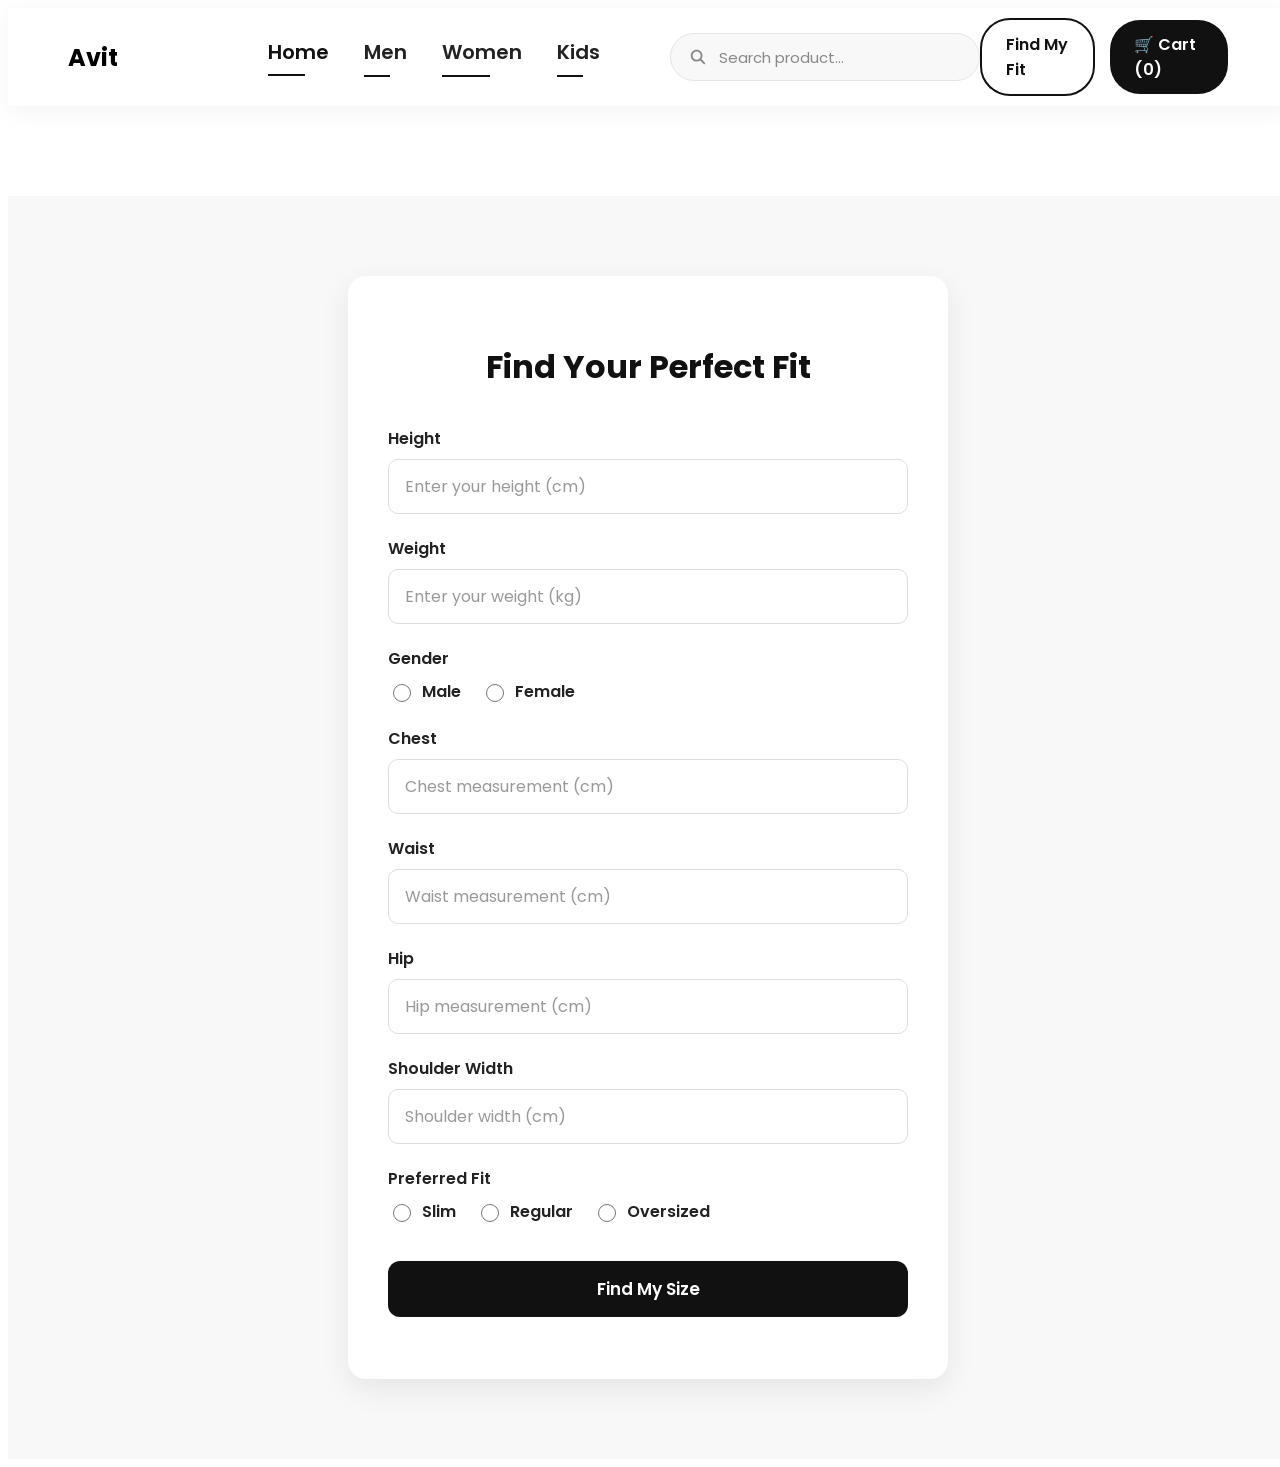
==== find-fit.html @ 37317a8f "initial commit" ====
<!DOCTYPE html>
<html lang="en">
<head>
    <meta charset="UTF-8">
    <meta name="viewport" content="width=device-width, initial-scale=1.0">
    <title>Find My Fit</title>
    <link rel="stylesheet" href="fit.css">
</head>
<body>

    <!-- desktop nav -->
    <nav class="navbar">
    <div class="logo">
        <h1>Avit</h1>
    </div>

    <div class="gender">
           <div class="nav-home">
        <a href="index.html">Home</a>
    </div>
        <a href="#">Men</a>
        <a href="#">Women</a>
        <a href="#">Kids</a>
    </div>
   

        <div class="srch-bar">

            <svg xmlns="http://www.w3.org/2000/svg" viewBox="0 0 640 640">
                <path d="M480 272C480 317.9 465.1 360.3 440 394.7L566.6 521.4C579.1 533.9 579.1 554.2 566.6 566.7C554.1 579.2 533.8 579.2 521.3 566.7L394.7 440C360.3 465.1 317.9 480 272 480C157.1 480 64 386.9 64 272C64 157.1 157.1 64 272 64C386.9 64 480 157.1 480 272zM272 416C351.5 416 416 351.5 416 272C416 192.5 351.5 128 272 128C192.5 128 128 192.5 128 272C128 351.5 192.5 416 272 416z"/>
            </svg>

             <input
               type="text"
               id="search-input"
               placeholder="Search product...">

              <div id="search-dropdown" class="search-dropdown"></div>
        </div>

    <div class="actions">
        <a href="find-fit.html" class="fit-btn">
            Find My Fit
        </a>

     <a href="cart.html" class="cart-btn">
    🛒 Cart (<span class="cart-count">0</span>)
    </a>
    </div>
   
</nav>

<!-- desktop/end nav-->



<!-- mobile nav -->
<section class="media-nav">

    <div class="avit">
     <button id="menu-btn">
                   ☰
            </button>

    <div class="logo">
        <h1>Avit</h1>
    </div>

    
        <div class="srch-bar">

            <svg xmlns="http://www.w3.org/2000/svg" viewBox="0 0 640 640">
                <path d="M480 272C480 317.9 465.1 360.3 440 394.7L566.6 521.4C579.1 533.9 579.1 554.2 566.6 566.7C554.1 579.2 533.8 579.2 521.3 566.7L394.7 440C360.3 465.1 317.9 480 272 480C157.1 480 64 386.9 64 272C64 157.1 157.1 64 272 64C386.9 64 480 157.1 480 272zM272 416C351.5 416 416 351.5 416 272C416 192.5 351.5 128 272 128C192.5 128 128 192.5 128 272C128 351.5 192.5 416 272 416z"/>
            </svg>

             <input type="text"id="mobile-search-input" placeholder="Search product...">

                <div id="mobile-search-dropdown" class="search-dropdown"></div>

        </div>
        </div>
        </section>

<div class="navka" id="navka">
     <div class="gender">
           <div class="nav-home">
        <a href="index.html">Home</a>
    </div>
        <a href="#">Men</a>
        <a href="#">Women</a>
        <a href="#">Kids</a>
    </div>

       <div class="actions">
        <a href="find-fit.html" class="fit-btn">
            Find My Fit
        </a>

     <a href="cart.html" class="cart-btn">
    🛒 Cart (<span class="cart-count">0</span>)
</a>
    </div>
</div>
<!-- mobile/end nav -->


    
       <section class="fit-section">
    <div class="fit-container">

        <h2>Find Your Perfect Fit</h2>

        <form id="fit-form">

            <!-- Height -->
            <div class="form-group">
                <label for="height">Height</label>
                <input type="number" id="height" name="height" placeholder="Enter your height (cm)">
            </div>

            <!-- Weight -->
            <div class="form-group">
                <label for="weight">Weight</label>
                <input type="number" id="weight" name="weight" placeholder="Enter your weight (kg)">
            </div>

            <!-- Gender -->
            <div class="form-group">
                <label>Gender</label>

                <div class="radio-group">
                    <label class="radio-option">
                        <input type="radio" name="gender" value="male">
                        Male
                    </label>

                    <label class="radio-option">
                        <input type="radio" name="gender" value="female">
                        Female
                    </label>
                </div>
            </div>

            <!-- Chest -->
            <div class="form-group">
                <label for="chest">Chest</label>
                <input type="number" id="chest" name="chest" placeholder="Chest measurement (cm)">
            </div>

            <!-- Waist -->
            <div class="form-group">
                <label for="waist">Waist</label>
                <input type="number" id="waist" name="waist" placeholder="Waist measurement (cm)">
            </div>

            <!-- Hip -->
            <div class="form-group">
                <label for="hip">Hip</label>
                <input type="number" id="hip"
                    name="hip" placeholder="Hip measurement (cm)">
            </div>

            <!-- Shoulder -->
            <div class="form-group">
                <label for="shoulder">Shoulder Width</label>
                <input type="number" id="shoulder" name="shoulder" placeholder="Shoulder width (cm)">
            </div>

            <!-- Preferred Fit -->
            <div class="form-group">
                <label>Preferred Fit</label>

                <div class="radio-group">

                    <label class="radio-option">
                        <input type="radio" name="fit" value="slim">
                        Slim
                    </label>

                    <label class="radio-option">
                        <input
                            type="radio"
                            name="fit"
                            value="regular">
                        Regular
                    </label>

                    <label class="radio-option">
                        <input
                            type="radio"
                            name="fit"
                            value="oversized">
                        Oversized
                    </label>

                </div>
            </div>

            <button type="submit" class="find-size-btn" id="find-size-btn">
                Find My Size
            </button>
            <div id="ai-result"></div>
        </form>
    </div>
</section>

<script src="gemini.js"></script>
<script src="find-my-fit.js"></script>


</body>
</html>
---- fit.css ----
@import url('https://fonts.googleapis.com/css2?family=Poppins:wght@300;400;500;600;700&display=swap');

* {
    padding: 0;
    font-family:'Poppins',sans-serif;
    box-sizing: border-box;
}

body{
    width: 100%;
    overflow-x: hidden;
}


/* navbar */
.navbar {
    display:flex;
    align-items:center;
    justify-content:space-between;
    padding:10px 60px;
    background:#fff;
    box-shadow:0 5px 25px rgba(0,0,0,.05);
    position:sticky;
    top:0;
    z-index:100;
}

nav a {
    text-decoration: none;
    color: black;
    font-size: 16px;
}

#menu-btn {
    display: none;
}

.gender{
    display:flex;
    gap:35px;
    margin-left: 150px;
}

.gender a{
    text-decoration:none;
    color:#222;
    font-size:17px;
    font-weight:600;
    position:relative;
    transition:.3s;
    font-size: 20px;
    padding-bottom: 10px;
}

.gender a::after{
    content:"";
    position:absolute;
    left:0;
    bottom:0;
    width:60%;
    height:2px;
    background:#111;
    transition:.3s;
}

.gender a:hover::after{
    width:100%;
}

.gender a:hover{
    color:#000;
}

.nav-home a{
    text-decoration:none;
    color:#111;
    font-weight:600;
    transition:.3s;
    font-size: 20px;
}

.nav-home a:hover{
    color:#777;
}

.actions{
    display:flex;
    align-items:center;
    gap:15px;
    flex-wrap: nowrap;
}

.fit-btn{
    text-decoration:none;
    padding:12px 24px;
    border:2px solid #111;
    border-radius:30px;
    color:#111;
    font-weight:600;
    transition:.35s;
}

.cart-btn{
    text-decoration:none;
    padding:12px 24px;
    background:#111;
    color:white;
    border-radius:30px;
    font-weight:600;
    transition:.35s;
}

.fit-btn:hover{
    background:#111;
    color:#fff;
    transform:translateY(-3px);
}

.cart-btn:hover{
    background:#d4af37;
    color:#111;
    transform:translateY(-3px);
    box-shadow:0 10px 20px rgba(0,0,0,.15);
}

nav a:hover {
    color: #2D2D2D;
}

.media-nav {
    display: none;
}

.srch-bar{
    display: flex;
    align-items: center;
    gap: 12px;
    height: 48px;
    padding: 0 18px;
    background: #f8f8f8;
    border: 1px solid #e5e5e5;
    border-radius: 50px;
    transition: all .3s ease;
    margin-left: 70px;
    position: relative;
}

.search-dropdown{
    position:absolute;
    top:60px;
    left:0;
    width:100%;
    background:#fff;
    border-radius:12px;
    box-shadow:0 10px 30px rgba(0,0,0,.1);
    display:none;
    overflow:hidden;
    z-index:1000;
}

.search-dropdown{
    min-width: 300px;
    max-height: 400px;
    overflow-y: auto;
}

.search-item{
    display:flex;
    align-items:center;
    gap:15px;
    padding:12px;
    cursor:pointer;
    transition:.25s;
    text-decoration:none;
    color:#111;
}

.search-message {
    width: 230px;
    height: 30px;
    display: flex;
    justify-content: center;
    align-items: center;
    border-radius: none;
}

.srch-bar input{
    width: 100%;
    border: none;
    outline: none;
    background: transparent;
    font-size: 15px;
    color: #222;
}

.search-item:hover{
    background:#f5f5f5;
}

.search-item img{
    width:50px;
    height:50px;
    object-fit:cover;
    border-radius:8px;
}

.search-item h4{
    font-size:15px;
}

.srch-bar:hover{
    border-color: #111;
}

.srch-bar input::placeholder{
    color: #888;
}

.srch-bar svg{
    width: 18px;
    height: 18px;
    fill: #888;
    flex-shrink: 0;
    transition: .3s;
}

.srch-bar:focus-within{
    background: #fff;
    border-color: #111;
    box-shadow: 0 0 0 4px rgba(17,17,17,.08);
}

.srch-bar:focus-within svg{
    fill: #111;
}

strong {
    color: #d4af37;
}

.navka {
    display: none;
}

.herosection {
    width: 100%;
    height: 80vh;
    display: flex;
    flex-direction: row;
    align-items: center;
    justify-content: center;
}

.herosection img {
    width: 90%;
    height: 100%;
    object-fit: cover;
    border-radius: 5px;
    margin-top: 100px;
}

.avit-text {
    display: flex;
    flex-direction: column;
    align-items: center;
    justify-content: center;
    margin-top: 10rem;
    font-size: 22px;
}
/* navbar-end */




.fit-section{
    width:100%;
    padding:80px 20px;
    background:#f8f8f8;
    display:flex;
    justify-content:center;
    align-items:center;
    margin-top: 90px;
}

.fit-container{
    width:100%;
    max-width:600px;
    background:#fff;
    padding:40px;
    border-radius:18px;
    box-shadow:0 10px 30px rgba(0,0,0,.08);

}

.fit-container h2{
    text-align:center;
    font-size:32px;
    margin-bottom:35px;
    color:#111;
}

#fit-form{
    display:flex;
    flex-direction:column;
    gap:22px;
}

.form-group{
    display:flex;
    flex-direction:column;
    gap:8px;
}

.form-group label{
    font-size:16px;
    font-weight:600;
    color:#222;
}

.form-group input[type="number"]{
    width:100%;
    padding:14px 16px;
    border:1px solid #ddd;
    border-radius:10px;
    font-size:16px;
    outline:none;
    transition:.3s;
}

.form-group input[type="number"]:focus{
    border-color:#D4AF37;
    box-shadow:0 0 0 4px rgba(212,175,55,.15);
}

.form-group input::placeholder{
    color:#999;
}

.radio-group{
    display:flex;
    gap:20px;
    flex-wrap:wrap;
}

.radio-option{
    display:flex;
    align-items:center;
    gap:8px;
    font-size:16px;
    cursor:pointer;
}

.radio-option input{
    accent-color:#D4AF37;
    width:18px;
    height:18px;
}

.find-size-btn{
    width:100%;
    padding:15px;
    background:#111;
    color:#fff;
    border:none;
    border-radius:12px;
    font-size:17px;
    font-weight:600;
    cursor:pointer;
    transition:.3s;
    margin-top:15px;
}

.find-size-btn:hover{
    background:#D4AF37;
    color:#111;
    transform:translateY(-3px);
    box-shadow:0 10px 20px rgba(0,0,0,.15);
}

.fit-result{
    background:#fff;
    border-radius:18px;
    padding:30px;
    max-width:650px;
    margin:40px auto;
    box-shadow:0 12px 35px rgba(0,0,0,.08);
}

.fit-result h2{
    text-align:center;
    margin-bottom:25px;
}

.fit-row{
    display:flex;
    justify-content:space-between;
    align-items:center;
    padding:18px 0;
    border-bottom:1px solid #ececec;
}

.fit-row span{
    font-size:17px;
}

.fit-row strong{
    color:#111;
    font-size:18px;
}

.recommendation{
    margin-top:25px;
}

.recommendation h3{
    margin-bottom:10px;
}

.recommendation p{
    color:#555;
    line-height:1.7;
}

.loading-box{
    display:flex;
    flex-direction:column;
    align-items:center;
    justify-content:center;
    gap:15px;
    margin:40px auto;
    padding:30px;
    text-align:center;
}

.loader{
    width:50px;
    height:50px;
    border:5px solid #e5e5e5;
    border-top:5px solid #111;
    border-radius:50%;
    animation:spin 1s linear infinite;
}

@keyframes spin{
    from{
        transform:rotate(0deg);
    }
    to{
        transform:rotate(360deg);
    }
}

.loading-box h3{
    font-size:22px;
    color:#111;
}

.loading-box p{
    color:#666;
    font-size:15px;
}





@media (max-width:768px){

    .gender{
        margin-left:0;
        margin-top: 10px;
        gap:10px;
        display: flex;
        flex-direction: column;
    }

    .gender a{
        font-size:16px;
    }

    .srch-bar{
        margin-left:0;
        width:220px;
        display: flex;
        align-items: center;
        justify-content: center;
        gap: 12px;
        height: 35px;
        background: #f8f8f8;
        border: 1px solid #e5e5e5;
        border-radius: 10px;
        transition: all .3s ease;  
        margin-right: 5px;  
    }

    .fit-btn{
       text-decoration:none;
       border:1px solid #111;
       border-radius:10px;
       color:#111;
       font-weight:600;
       transition:.35s;
       padding: 10px;
       font-size: 14px;
    }

    .cart-btn{
       text-decoration:none;
       padding: 10px;
       background:#111;
       color:white;
       border-radius:10px;
       font-weight:600;
       transition:.35s;
       font-size: 14px;
    }

    .navbar{
        display: none;
    }

    .avit {
        display: flex;
        flex-direction: row;
        justify-content: space-between;
        align-items: center;
        gap: 1rem;
        background-color: white;
        padding-left: 7px;
        height: 100%;
        padding:10px;
        padding-left: 1rem;
    }

    .avit-text h2 {
        font-size: 20px;
        display: flex;
        align-items: center;
        justify-content: center;
        text-align: center;
        padding: 20px;
    }

    #menu-btn {
        display: flex;
        background-color: white;
        color: black;
        font-size: 24px;
        cursor: pointer;
        display: block;
        border: none;
    }

    .media-nav {
        display: flex;
        flex-direction: column;
        position: fixed;
        top: 0;
        left: 0;
        border: 3px solid whitesmoke;
        width: 100%;
        height: auto;
        overflow: visible;
    }

    #navka{
       position: fixed;
       top: 60px;
       left: 0;
       width: 250px;
       height: 100vh;
       background: white;
       display: none;
       padding: 22px;
       z-index: 9999;
    }

    #navka.active{
       display: block;
    }

    .logo h1{
       font-size:26px;
       color: #D4AF37;
    }

    .actions{
       display:flex;
       flex-direction: column;
       align-items:flex-start;
       gap:15px;
       margin-top: 8px;
    }

    .search-dropdown{
       position:absolute;
       top:45px;
       left:0;
       width:100%;
       background:#fff;
       z-index:10000;
    }

    .search-message {
       width: 130px;
       height: 30px;
       display: flex;
       justify-content: center;
       align-items: center;
       border-radius: none;
    }

    .gender a::after{
       content:none;
    }

    .gender a:hover{
      color:#777; 
    }

    .fit-section{
    width:100%;
    padding:0;
    background:none;
    display:flex;
    justify-content:center;
    align-items:center;
    }

    .fit-container{
    width:100%;
    max-width:600px;
    background:none;
    padding:25px 45px 25px 25px;
    border-radius:0;
    box-shadow:none;
    }

    .fit-container h2{
    text-align:center;
    font-size:24px;
    margin-bottom:35px;
    color:#111;
    }

    .radio-group{
        flex-direction:column;
        gap:12px;
    }

    .find-size-btn{
        font-size:16px;
    }

}
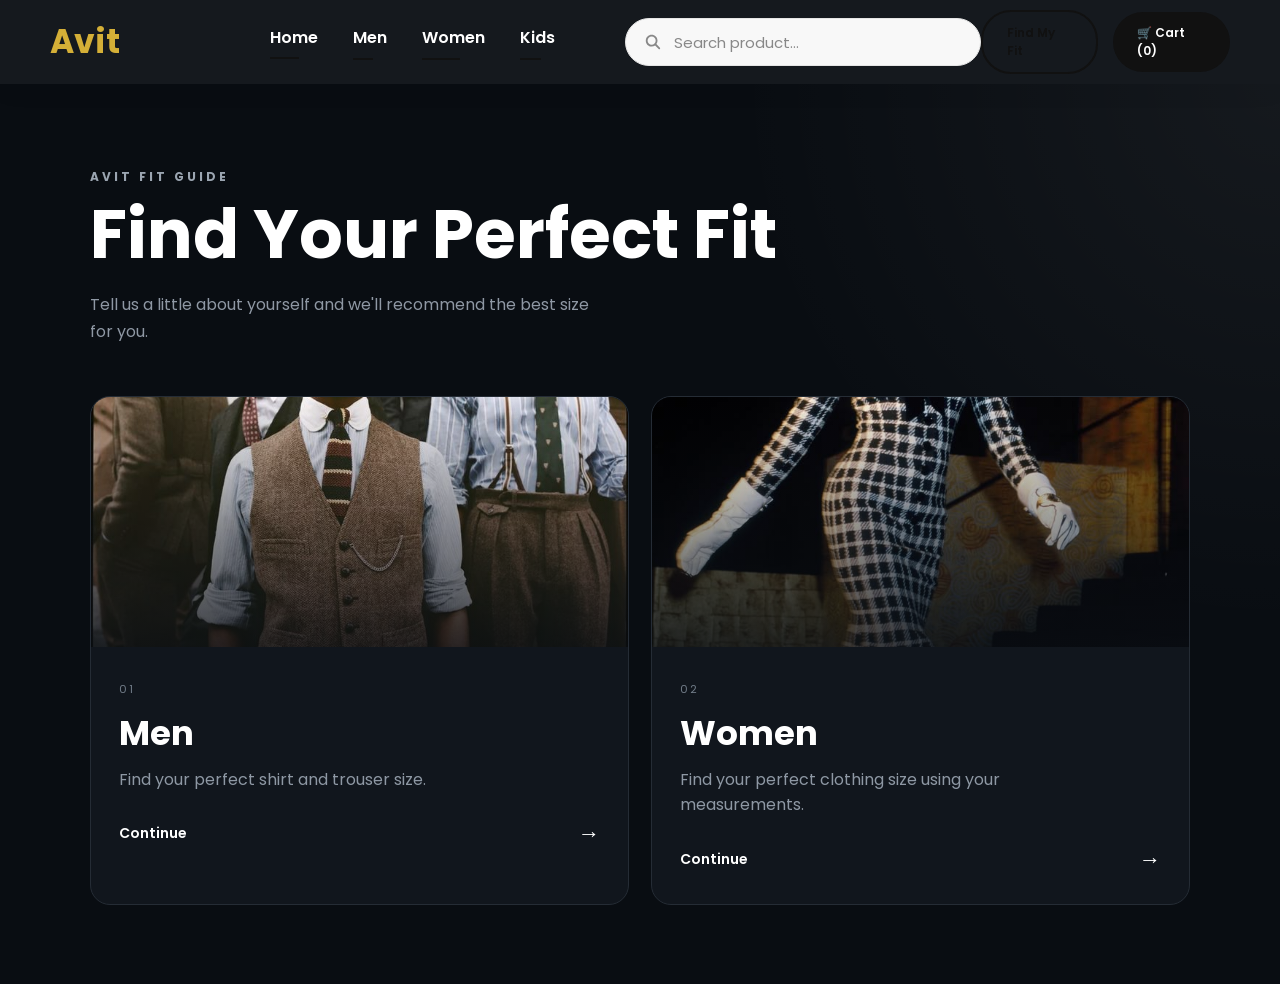
==== commit 8eae672a: "update avit website" ====
--- a/find-fit.html
+++ b/find-fit.html
@@ -3,13 +3,21 @@
 <head>
     <meta charset="UTF-8">
     <meta name="viewport" content="width=device-width, initial-scale=1.0">
-    <title>Find My Fit</title>
+
+    <title>Find My Fit | AVIT</title>
+
     <link rel="stylesheet" href="fit.css">
+    <link rel="stylesheet" href="find-fit.css">
+    <link rel="stylesheet" href="style.css">
 </head>
+
 <body>
 
-    <!-- desktop nav -->
-    <nav class="navbar">
+
+    
+    <!-- desktop-navbar -->
+ <nav class="navbar">
+
     <div class="logo">
         <h1>Avit</h1>
     </div>
@@ -22,8 +30,8 @@
         <a href="#">Women</a>
         <a href="#">Kids</a>
     </div>
+
    
-
         <div class="srch-bar">
 
             <svg xmlns="http://www.w3.org/2000/svg" viewBox="0 0 640 640">
@@ -47,14 +55,13 @@
     🛒 Cart (<span class="cart-count">0</span>)
     </a>
     </div>
-   
 </nav>
-
-<!-- desktop/end nav-->
+<!-- end of desktop-navbar -->
 
 
 
-<!-- mobile nav -->
+
+<!-- mobile navbar -->
 <section class="media-nav">
 
     <div class="avit">
@@ -68,24 +75,20 @@
 
     
         <div class="srch-bar">
-
             <svg xmlns="http://www.w3.org/2000/svg" viewBox="0 0 640 640">
                 <path d="M480 272C480 317.9 465.1 360.3 440 394.7L566.6 521.4C579.1 533.9 579.1 554.2 566.6 566.7C554.1 579.2 533.8 579.2 521.3 566.7L394.7 440C360.3 465.1 317.9 480 272 480C157.1 480 64 386.9 64 272C64 157.1 157.1 64 272 64C386.9 64 480 157.1 480 272zM272 416C351.5 416 416 351.5 416 272C416 192.5 351.5 128 272 128C192.5 128 128 192.5 128 272C128 351.5 192.5 416 272 416z"/>
             </svg>
 
              <input type="text"id="mobile-search-input" placeholder="Search product...">
-
                 <div id="mobile-search-dropdown" class="search-dropdown"></div>
-
         </div>
         </div>
         </section>
 
+
 <div class="navka" id="navka">
      <div class="gender">
-           <div class="nav-home">
         <a href="index.html">Home</a>
-    </div>
         <a href="#">Men</a>
         <a href="#">Women</a>
         <a href="#">Kids</a>
@@ -101,112 +104,74 @@
 </a>
     </div>
 </div>
-<!-- mobile/end nav -->
+<!-- end of mobile-navbar -->
 
 
-    
-       <section class="fit-section">
-    <div class="fit-container">
 
-        <h2>Find Your Perfect Fit</h2>
+    <main class="fit-selection">
 
-        <form id="fit-form">
+        <div class="fit-selection-content">
 
-            <!-- Height -->
-            <div class="form-group">
-                <label for="height">Height</label>
-                <input type="number" id="height" name="height" placeholder="Enter your height (cm)">
+            <span class="fit-eyebrow">AVIT FIT GUIDE</span>
+
+            <h1>Find Your Perfect Fit</h1>
+
+            <p class="fit-intro">
+                Tell us a little about yourself and we'll recommend
+                the best size for you.
+            </p>
+
+
+            <div class="gender-selection">
+
+                <a href="mens-fit.html" class="gender-card">
+
+                    <div class="gender-image men-image"></div>
+
+                    <div class="gender-info">
+                        <span>01</span>
+
+                        <h2>Men</h2>
+
+                        <p>
+                            Find your perfect shirt and trouser size.
+                        </p>
+
+                        <div class="continue-link">
+                            Continue
+                            <span>→</span>
+                        </div>
+                    </div>
+
+                </a>
+
+
+                <a href="womens-fit.html" class="gender-card">
+
+                    <div class="gender-image women-image"></div>
+
+                    <div class="gender-info">
+                        <span>02</span>
+
+                        <h2>Women</h2>
+
+                        <p>
+                            Find your perfect clothing size using
+                            your measurements.
+                        </p>
+
+                        <div class="continue-link">
+                            Continue
+                            <span>→</span>
+                        </div>
+                    </div>
+                </a>
+
             </div>
+        </div>
+    </main>
 
-            <!-- Weight -->
-            <div class="form-group">
-                <label for="weight">Weight</label>
-                <input type="number" id="weight" name="weight" placeholder="Enter your weight (kg)">
-            </div>
-
-            <!-- Gender -->
-            <div class="form-group">
-                <label>Gender</label>
-
-                <div class="radio-group">
-                    <label class="radio-option">
-                        <input type="radio" name="gender" value="male">
-                        Male
-                    </label>
-
-                    <label class="radio-option">
-                        <input type="radio" name="gender" value="female">
-                        Female
-                    </label>
-                </div>
-            </div>
-
-            <!-- Chest -->
-            <div class="form-group">
-                <label for="chest">Chest</label>
-                <input type="number" id="chest" name="chest" placeholder="Chest measurement (cm)">
-            </div>
-
-            <!-- Waist -->
-            <div class="form-group">
-                <label for="waist">Waist</label>
-                <input type="number" id="waist" name="waist" placeholder="Waist measurement (cm)">
-            </div>
-
-            <!-- Hip -->
-            <div class="form-group">
-                <label for="hip">Hip</label>
-                <input type="number" id="hip"
-                    name="hip" placeholder="Hip measurement (cm)">
-            </div>
-
-            <!-- Shoulder -->
-            <div class="form-group">
-                <label for="shoulder">Shoulder Width</label>
-                <input type="number" id="shoulder" name="shoulder" placeholder="Shoulder width (cm)">
-            </div>
-
-            <!-- Preferred Fit -->
-            <div class="form-group">
-                <label>Preferred Fit</label>
-
-                <div class="radio-group">
-
-                    <label class="radio-option">
-                        <input type="radio" name="fit" value="slim">
-                        Slim
-                    </label>
-
-                    <label class="radio-option">
-                        <input
-                            type="radio"
-                            name="fit"
-                            value="regular">
-                        Regular
-                    </label>
-
-                    <label class="radio-option">
-                        <input
-                            type="radio"
-                            name="fit"
-                            value="oversized">
-                        Oversized
-                    </label>
-
-                </div>
-            </div>
-
-            <button type="submit" class="find-size-btn" id="find-size-btn">
-                Find My Size
-            </button>
-            <div id="ai-result"></div>
-        </form>
-    </div>
-</section>
-
-<script src="gemini.js"></script>
-<script src="find-my-fit.js"></script>
-
+    <script src="index.js"></script>
 
 </body>
 </html>
--- a/fit.css
+++ b/fit.css
@@ -1,655 +1,213 @@
 @import url('https://fonts.googleapis.com/css2?family=Poppins:wght@300;400;500;600;700&display=swap');
 
-* {
-    padding: 0;
-    font-family:'Poppins',sans-serif;
-    box-sizing: border-box;
-}
-
-body{
-    width: 100%;
-    overflow-x: hidden;
-}
-
-
-/* navbar */
-.navbar {
-    display:flex;
-    align-items:center;
-    justify-content:space-between;
-    padding:10px 60px;
-    background:#fff;
-    box-shadow:0 5px 25px rgba(0,0,0,.05);
-    position:sticky;
-    top:0;
-    z-index:100;
-}
-
-nav a {
-    text-decoration: none;
-    color: black;
-    font-size: 16px;
-}
-
-#menu-btn {
-    display: none;
-}
-
-.gender{
-    display:flex;
-    gap:35px;
-    margin-left: 150px;
-}
-
-.gender a{
-    text-decoration:none;
-    color:#222;
-    font-size:17px;
-    font-weight:600;
-    position:relative;
-    transition:.3s;
-    font-size: 20px;
-    padding-bottom: 10px;
-}
-
-.gender a::after{
-    content:"";
-    position:absolute;
-    left:0;
-    bottom:0;
-    width:60%;
-    height:2px;
-    background:#111;
-    transition:.3s;
-}
-
-.gender a:hover::after{
-    width:100%;
-}
-
-.gender a:hover{
-    color:#000;
-}
-
-.nav-home a{
-    text-decoration:none;
-    color:#111;
-    font-weight:600;
-    transition:.3s;
-    font-size: 20px;
-}
-
-.nav-home a:hover{
-    color:#777;
-}
-
-.actions{
-    display:flex;
-    align-items:center;
-    gap:15px;
-    flex-wrap: nowrap;
-}
-
-.fit-btn{
-    text-decoration:none;
-    padding:12px 24px;
-    border:2px solid #111;
-    border-radius:30px;
-    color:#111;
-    font-weight:600;
-    transition:.35s;
-}
-
-.cart-btn{
-    text-decoration:none;
-    padding:12px 24px;
-    background:#111;
-    color:white;
-    border-radius:30px;
-    font-weight:600;
-    transition:.35s;
-}
-
-.fit-btn:hover{
-    background:#111;
-    color:#fff;
-    transform:translateY(-3px);
-}
-
-.cart-btn:hover{
-    background:#d4af37;
-    color:#111;
-    transform:translateY(-3px);
-    box-shadow:0 10px 20px rgba(0,0,0,.15);
-}
-
-nav a:hover {
-    color: #2D2D2D;
-}
-
-.media-nav {
-    display: none;
-}
-
-.srch-bar{
+.fit-selection {
+    min-height: 100vh;
     display: flex;
     align-items: center;
-    gap: 12px;
-    height: 48px;
-    padding: 0 18px;
-    background: #f8f8f8;
-    border: 1px solid #e5e5e5;
-    border-radius: 50px;
-    transition: all .3s ease;
-    margin-left: 70px;
+    justify-content: center;
+    padding: 70px 25px;
+    background:
+        radial-gradient(
+            circle at top right,
+            rgba(255,255,255,0.05),
+            transparent 35%
+        ),
+        #090d12;
+}
+
+.fit-selection-content {
+    width: 100%;
+    max-width: 1100px;
+    margin: auto;
+}
+
+
+/* HEADER */
+
+.fit-eyebrow {
+    display: inline-block;
+    margin-bottom: 15px;
+    font-size: 12px;
+    font-weight: 700;
+    letter-spacing: 3px;
+
+    color: #9ba5b1;
+}
+
+.fit-selection h1 {
+    margin: 0;
+
+    font-size: clamp(38px, 6vw, 68px);
+    line-height: 1;
+
+    color: #ffffff;
+}
+
+.fit-intro {
+    max-width: 520px;
+
+    margin: 22px 0 50px;
+
+    font-size: 16px;
+    line-height: 1.7;
+
+    color: #8f98a4;
+}
+
+
+/* GENDER CARDS */
+
+.gender-selection {
+    display: grid;
+
+    grid-template-columns: repeat(2, 1fr);
+
+    gap: 22px;
+}
+
+
+.gender-card {
     position: relative;
-}
-
-.search-dropdown{
-    position:absolute;
-    top:60px;
-    left:0;
-    width:100%;
-    background:#fff;
-    border-radius:12px;
-    box-shadow:0 10px 30px rgba(0,0,0,.1);
-    display:none;
-    overflow:hidden;
-    z-index:1000;
-}
-
-.search-dropdown{
-    min-width: 300px;
-    max-height: 400px;
-    overflow-y: auto;
-}
-
-.search-item{
-    display:flex;
-    align-items:center;
-    gap:15px;
-    padding:12px;
-    cursor:pointer;
-    transition:.25s;
-    text-decoration:none;
-    color:#111;
-}
-
-.search-message {
-    width: 230px;
-    height: 30px;
+    min-height: 480px;
+    overflow: hidden;
+    border: 1px solid #252c35;
+    border-radius: 20px;
+    background: #11161d;
+    text-decoration: none;
+    transition:
+        transform .35s ease,
+        border-color .35s ease;
+}
+
+.gender-card:hover {
+    transform: translateY(-7px);
+
+    border-color: #69737f;
+}
+
+
+/* IMAGE AREA */
+
+.gender-image {
+    height: 250px;
+    background-size: cover;
+    background-position: center;
+    transition: transform .5s ease;
+}
+
+.gender-card:hover .gender-image {
+    transform: scale(1.04);
+}
+
+
+/*
+You can replace these with your own AVIT
+male/female fashion images.
+*/
+
+.men-image {
+    background-image:
+        linear-gradient(
+            to bottom,
+            transparent,
+            rgba(9,13,18,.8)
+        ),
+        url("images/men-fit.png");
+}
+
+.women-image {
+    background-image:
+        linear-gradient(
+            to bottom,
+            transparent,
+            rgba(9,13,18,.8)
+        ),
+        url("images/women-fit.png");
+}
+
+
+/* CARD CONTENT */
+
+.gender-info {
+    padding: 28px;
+}
+
+.gender-info > span {
+    font-size: 11px;
+
+    color: #727d89;
+
+    letter-spacing: 2px;
+}
+
+.gender-info h2 {
+    margin: 8px 0;
+
+    font-size: 34px;
+
+    color: white;
+}
+
+.gender-info p {
+    max-width: 330px;
+
+    margin: 0;
+
+    color: #8e98a4;
+
+    line-height: 1.6;
+}
+
+
+/* CONTINUE */
+
+.continue-link {
     display: flex;
-    justify-content: center;
+
     align-items: center;
-    border-radius: none;
-}
-
-.srch-bar input{
-    width: 100%;
-    border: none;
-    outline: none;
-    background: transparent;
-    font-size: 15px;
-    color: #222;
-}
-
-.search-item:hover{
-    background:#f5f5f5;
-}
-
-.search-item img{
-    width:50px;
-    height:50px;
-    object-fit:cover;
-    border-radius:8px;
-}
-
-.search-item h4{
-    font-size:15px;
-}
-
-.srch-bar:hover{
-    border-color: #111;
-}
-
-.srch-bar input::placeholder{
-    color: #888;
-}
-
-.srch-bar svg{
-    width: 18px;
-    height: 18px;
-    fill: #888;
-    flex-shrink: 0;
-    transition: .3s;
-}
-
-.srch-bar:focus-within{
-    background: #fff;
-    border-color: #111;
-    box-shadow: 0 0 0 4px rgba(17,17,17,.08);
-}
-
-.srch-bar:focus-within svg{
-    fill: #111;
-}
-
-strong {
-    color: #d4af37;
-}
-
-.navka {
-    display: none;
-}
-
-.herosection {
-    width: 100%;
-    height: 80vh;
-    display: flex;
-    flex-direction: row;
-    align-items: center;
-    justify-content: center;
-}
-
-.herosection img {
-    width: 90%;
-    height: 100%;
-    object-fit: cover;
-    border-radius: 5px;
-    margin-top: 100px;
-}
-
-.avit-text {
-    display: flex;
-    flex-direction: column;
-    align-items: center;
-    justify-content: center;
-    margin-top: 10rem;
+    justify-content: space-between;
+
+    margin-top: 25px;
+
+    color: white;
+
+    font-size: 14px;
+    font-weight: 600;
+}
+
+.continue-link span {
     font-size: 22px;
-}
-/* navbar-end */
-
-
-
-
-.fit-section{
-    width:100%;
-    padding:80px 20px;
-    background:#f8f8f8;
-    display:flex;
-    justify-content:center;
-    align-items:center;
-    margin-top: 90px;
-}
-
-.fit-container{
-    width:100%;
-    max-width:600px;
-    background:#fff;
-    padding:40px;
-    border-radius:18px;
-    box-shadow:0 10px 30px rgba(0,0,0,.08);
-
-}
-
-.fit-container h2{
-    text-align:center;
-    font-size:32px;
-    margin-bottom:35px;
-    color:#111;
-}
-
-#fit-form{
-    display:flex;
-    flex-direction:column;
-    gap:22px;
-}
-
-.form-group{
-    display:flex;
-    flex-direction:column;
-    gap:8px;
-}
-
-.form-group label{
-    font-size:16px;
-    font-weight:600;
-    color:#222;
-}
-
-.form-group input[type="number"]{
-    width:100%;
-    padding:14px 16px;
-    border:1px solid #ddd;
-    border-radius:10px;
-    font-size:16px;
-    outline:none;
-    transition:.3s;
-}
-
-.form-group input[type="number"]:focus{
-    border-color:#D4AF37;
-    box-shadow:0 0 0 4px rgba(212,175,55,.15);
-}
-
-.form-group input::placeholder{
-    color:#999;
-}
-
-.radio-group{
-    display:flex;
-    gap:20px;
-    flex-wrap:wrap;
-}
-
-.radio-option{
-    display:flex;
-    align-items:center;
-    gap:8px;
-    font-size:16px;
-    cursor:pointer;
-}
-
-.radio-option input{
-    accent-color:#D4AF37;
-    width:18px;
-    height:18px;
-}
-
-.find-size-btn{
-    width:100%;
-    padding:15px;
-    background:#111;
-    color:#fff;
-    border:none;
-    border-radius:12px;
-    font-size:17px;
-    font-weight:600;
-    cursor:pointer;
-    transition:.3s;
-    margin-top:15px;
-}
-
-.find-size-btn:hover{
-    background:#D4AF37;
-    color:#111;
-    transform:translateY(-3px);
-    box-shadow:0 10px 20px rgba(0,0,0,.15);
-}
-
-.fit-result{
-    background:#fff;
-    border-radius:18px;
-    padding:30px;
-    max-width:650px;
-    margin:40px auto;
-    box-shadow:0 12px 35px rgba(0,0,0,.08);
-}
-
-.fit-result h2{
-    text-align:center;
-    margin-bottom:25px;
-}
-
-.fit-row{
-    display:flex;
-    justify-content:space-between;
-    align-items:center;
-    padding:18px 0;
-    border-bottom:1px solid #ececec;
-}
-
-.fit-row span{
-    font-size:17px;
-}
-
-.fit-row strong{
-    color:#111;
-    font-size:18px;
-}
-
-.recommendation{
-    margin-top:25px;
-}
-
-.recommendation h3{
-    margin-bottom:10px;
-}
-
-.recommendation p{
-    color:#555;
-    line-height:1.7;
-}
-
-.loading-box{
-    display:flex;
-    flex-direction:column;
-    align-items:center;
-    justify-content:center;
-    gap:15px;
-    margin:40px auto;
-    padding:30px;
-    text-align:center;
-}
-
-.loader{
-    width:50px;
-    height:50px;
-    border:5px solid #e5e5e5;
-    border-top:5px solid #111;
-    border-radius:50%;
-    animation:spin 1s linear infinite;
-}
-
-@keyframes spin{
-    from{
-        transform:rotate(0deg);
-    }
-    to{
-        transform:rotate(360deg);
-    }
-}
-
-.loading-box h3{
-    font-size:22px;
-    color:#111;
-}
-
-.loading-box p{
-    color:#666;
-    font-size:15px;
-}
-
-
-
-
-
-@media (max-width:768px){
-
-    .gender{
-        margin-left:0;
-        margin-top: 10px;
-        gap:10px;
-        display: flex;
-        flex-direction: column;
-    }
-
-    .gender a{
-        font-size:16px;
-    }
-
-    .srch-bar{
-        margin-left:0;
-        width:220px;
-        display: flex;
-        align-items: center;
-        justify-content: center;
-        gap: 12px;
-        height: 35px;
-        background: #f8f8f8;
-        border: 1px solid #e5e5e5;
-        border-radius: 10px;
-        transition: all .3s ease;  
-        margin-right: 5px;  
-    }
-
-    .fit-btn{
-       text-decoration:none;
-       border:1px solid #111;
-       border-radius:10px;
-       color:#111;
-       font-weight:600;
-       transition:.35s;
-       padding: 10px;
-       font-size: 14px;
-    }
-
-    .cart-btn{
-       text-decoration:none;
-       padding: 10px;
-       background:#111;
-       color:white;
-       border-radius:10px;
-       font-weight:600;
-       transition:.35s;
-       font-size: 14px;
-    }
-
-    .navbar{
-        display: none;
-    }
-
-    .avit {
-        display: flex;
-        flex-direction: row;
-        justify-content: space-between;
-        align-items: center;
-        gap: 1rem;
-        background-color: white;
-        padding-left: 7px;
-        height: 100%;
-        padding:10px;
-        padding-left: 1rem;
-    }
-
-    .avit-text h2 {
-        font-size: 20px;
-        display: flex;
-        align-items: center;
-        justify-content: center;
-        text-align: center;
-        padding: 20px;
-    }
-
-    #menu-btn {
-        display: flex;
-        background-color: white;
-        color: black;
-        font-size: 24px;
-        cursor: pointer;
-        display: block;
-        border: none;
-    }
-
-    .media-nav {
-        display: flex;
-        flex-direction: column;
-        position: fixed;
-        top: 0;
-        left: 0;
-        border: 3px solid whitesmoke;
-        width: 100%;
-        height: auto;
-        overflow: visible;
-    }
-
-    #navka{
-       position: fixed;
-       top: 60px;
-       left: 0;
-       width: 250px;
-       height: 100vh;
-       background: white;
-       display: none;
-       padding: 22px;
-       z-index: 9999;
-    }
-
-    #navka.active{
-       display: block;
-    }
-
-    .logo h1{
-       font-size:26px;
-       color: #D4AF37;
-    }
-
-    .actions{
-       display:flex;
-       flex-direction: column;
-       align-items:flex-start;
-       gap:15px;
-       margin-top: 8px;
-    }
-
-    .search-dropdown{
-       position:absolute;
-       top:45px;
-       left:0;
-       width:100%;
-       background:#fff;
-       z-index:10000;
-    }
-
-    .search-message {
-       width: 130px;
-       height: 30px;
-       display: flex;
-       justify-content: center;
-       align-items: center;
-       border-radius: none;
-    }
-
-    .gender a::after{
-       content:none;
-    }
-
-    .gender a:hover{
-      color:#777; 
-    }
-
-    .fit-section{
-    width:100%;
-    padding:0;
-    background:none;
-    display:flex;
-    justify-content:center;
-    align-items:center;
-    }
-
-    .fit-container{
-    width:100%;
-    max-width:600px;
-    background:none;
-    padding:25px 45px 25px 25px;
-    border-radius:0;
-    box-shadow:none;
-    }
-
-    .fit-container h2{
-    text-align:center;
-    font-size:24px;
-    margin-bottom:35px;
-    color:#111;
-    }
-
-    .radio-group{
-        flex-direction:column;
-        gap:12px;
-    }
-
-    .find-size-btn{
-        font-size:16px;
+
+    transition: transform .3s ease;
+}
+
+.gender-card:hover .continue-link span {
+    transform: translateX(7px);
+}
+
+
+/* MOBILE */
+
+@media (max-width: 700px) {
+
+    .fit-selection {
+        padding: 50px 18px;
+    }
+
+    .fit-intro {
+        margin-bottom: 35px;
+    }
+
+    .gender-selection {
+        grid-template-columns: 1fr;
+    }
+
+    .gender-card {
+        min-height: 420px;
+    }
+
+    .gender-image {
+        height: 210px;
     }
 
 }
--- a/style.css
+++ b/style.css
@@ -0,0 +1,1043 @@
+@import url('https://fonts.googleapis.com/css2?family=Poppins:wght@300;400;500;600;700&display=swap');
+
+*{
+    margin: 0;
+    padding: 0;
+    box-sizing: border-box;
+    font-family:'Poppins',sans-serif;
+}
+
+body {
+    width: 100%;
+    height: 100%;
+    color: white;
+    background-color: #090d12;
+}
+
+.logo{
+    color:#D4AF37;
+    font-size:22px;
+}
+
+.navbar {
+    display:flex;
+    align-items:center;
+    justify-content:space-between;
+    padding:10px 50px;
+    background:rgba(255,255,255,0.05);
+    box-shadow:0 5px 25px rgba(0,0,0,.05);
+    position:sticky;
+    top:0;
+    z-index:100;
+}
+
+nav a {
+    text-decoration: none;
+    color: white;
+    font-size: 12px;
+}
+
+#menu-btn {
+    display: none;
+}
+
+.gender{
+    display:flex;
+    gap:35px;
+    margin-left: 150px;
+}
+
+.gender a{
+    text-decoration:none;
+    color:white;
+    font-size: 16px;
+    font-weight:600;
+    position:relative;
+    transition:.3s;
+    padding-bottom: 10px;
+}
+
+.gender a::after{
+    content:"";
+    position:absolute;
+    left:0;
+    bottom:0;
+    width:60%;
+    height:2px;
+    background:#111;
+    transition:.3s;
+}
+
+.gender a:hover::after{
+    width:100%;
+}
+
+.gender a:hover{
+    color:#000;
+}
+
+.nav-home a{
+    text-decoration:none;
+    color:white;
+    font-weight:600;
+    transition:.3s;
+    font-size: 16px;
+}
+
+.nav-home a:hover{
+    color:#d4af37ec;
+}
+
+.actions{
+    display:flex;
+    align-items:center;
+    gap:15px;
+    flex-wrap: nowrap;
+}
+
+.fit-btn{
+    text-decoration:none;
+    padding:12px 24px;
+    border:2px solid #111;
+    border-radius:30px;
+    color:#111;
+    font-weight:600;
+    transition:.35s;
+}
+
+.cart-btn{
+    text-decoration:none;
+    padding:12px 24px;
+    background:#111;
+    color:white;
+    border-radius:30px;
+    font-weight:600;
+    transition:.35s;
+}
+
+.fit-btn:hover{
+    background:#111;
+    color:#fff;
+    transform:translateY(-3px);
+}
+
+.cart-btn:hover{
+    background:#d4af37;
+    color:#111;
+    transform:translateY(-3px);
+    box-shadow:0 10px 20px rgba(0,0,0,.15);
+}
+
+nav a:hover {
+    color: #2D2D2D;
+}
+
+.media-nav {
+    display: none;
+}
+
+.srch-bar{
+    display: flex;
+    align-items: center;
+    gap: 12px;
+    height: 48px;
+    padding: 0 18px;
+    background: #f8f8f8;
+    border: 1px solid #e5e5e5;
+    border-radius: 50px;
+    transition: all .3s ease;
+    margin-left: 70px;
+    position: relative;
+}
+
+.search-dropdown{
+    position:absolute;
+    top:60px;
+    left:0;
+    width:100%;
+    background:#fff;
+    border-radius:12px;
+    box-shadow:0 10px 30px rgba(0,0,0,.1);
+    display:none;
+    overflow:hidden;
+    z-index:1000;
+}
+
+.search-dropdown{
+    min-width: 300px;
+    max-height: 400px;
+    overflow-y: auto;
+}
+
+.search-item{
+    display:flex;
+    align-items:center;
+    gap:15px;
+    padding:12px;
+    cursor:pointer;
+    transition:.25s;
+    text-decoration:none;
+    color:#111;
+}
+
+.search-message {
+    width: 230px;
+    height: 30px;
+    display: flex;
+    justify-content: center;
+    align-items: center;
+    border-radius: none;
+}
+
+.srch-bar input{
+    width: 100%;
+    border: none;
+    outline: none;
+    background: transparent;
+    font-size: 15px;
+    color: #222;
+}
+
+.search-item:hover{
+    background:#f5f5f5;
+}
+
+.search-item img{
+    width:50px;
+    height:50px;
+    object-fit:cover;
+    border-radius:8px;
+}
+
+.search-item h4{
+    font-size:15px;
+}
+
+.srch-bar:hover{
+    border-color: #111;
+}
+
+.srch-bar input::placeholder{
+    color: #888;
+}
+
+.srch-bar svg{
+    width: 18px;
+    height: 18px;
+    fill: #888;
+    flex-shrink: 0;
+    transition: .3s;
+}
+
+.srch-bar:focus-within{
+    background: #fff;
+    border-color: #111;
+    box-shadow: 0 0 0 4px rgba(17,17,17,.08);
+}
+
+.srch-bar:focus-within svg{
+    fill: #111;
+}
+
+strong {
+    color: #d4af37;
+}
+
+.navka {
+    display: none;
+}
+
+
+
+
+/* HERO SECTION*/
+
+.hero {
+    width: 100%;
+    height: 100vh;
+    min-height: 500px;
+
+    position: relative;
+    overflow: hidden;
+
+    padding: 20px;
+}
+
+
+/*HERO SLIDES*/
+
+.hero-slide {
+    position: absolute;
+    top: 20px;
+    left: 20px;
+    right: 20px;
+    bottom: 20px;
+    width: calc(100% - 40px);
+    height: calc(100% - 40px);
+    display: flex;
+    align-items: center;
+    background-size: cover;
+    background-position: center center;
+    background-repeat: no-repeat;
+    border-radius: 20px;
+    padding: 20px;
+    transform: translateX(100%);
+
+    visibility: hidden;
+
+    transition:
+        transform 0.8s cubic-bezier(0.77, 0, 0.175, 1),
+        visibility 0s linear 0.8s;
+}
+
+
+/* Active slide */
+
+.hero-slide.active {
+    transform: translateX(0);
+
+    visibility: visible;
+
+    z-index: 2;
+    transition:
+        transform 0.8s cubic-bezier(0.77, 0, 0.175, 1);
+}
+
+.hero-slide:not(.active) {
+    z-index: 1;
+}
+
+
+/*HERO BACKGROUND IMAGES*/
+
+.hero-slide:nth-child(1) {
+    background-image: url("images/mens2.png");
+}
+
+.hero-slide:nth-child(2) {
+    background-image: url("images/mens3.png");
+}
+
+.hero-slide:nth-child(3) {
+    background-image: url("images/men-fit.png");
+}
+
+.hero-slide:nth-child(4) {
+    background-image: url("images/womens2.png");
+}
+
+.hero-slide:nth-child(5) {
+    background-image: url("images/womens1.png");
+}
+
+.hero-slide:nth-child(6) {
+    background-image: url("images/women-fit.png");
+}
+
+
+/*HERO CONTENT*/
+
+.hero-content {
+    position: relative;
+    z-index: 2;
+
+    padding: 0 60px;
+}
+
+
+.hero-label {
+    font-size: 14px;
+    font-weight: 600;
+    letter-spacing: 3px;
+
+    margin-bottom: 15px;
+}
+
+
+.hero-content h1 {
+    font-size: clamp(40px, 6vw, 80px);
+
+    line-height: 1;
+
+    max-width: 650px;
+
+    margin: 0 0 20px;
+}
+
+
+.hero-content p {
+    font-size: 18px;
+
+    line-height: 1.6;
+
+    max-width: 500px;
+
+    margin-bottom: 30px;
+}
+
+
+.hero-btn {
+    display: inline-block;
+
+    padding: 14px 30px;
+
+    text-decoration: none;
+
+    border-radius: 4px;
+}
+
+
+/* slider arrow */
+.hero-arrow {
+    position: absolute;
+    top: 50%;
+    transform: translateY(-50%);
+    width: 50px;
+    height: 50px;
+    display: flex;
+    align-items: center;
+    justify-content: center;
+    border: 1px solid rgba(255, 255, 255, 0.35);
+    border-radius: 50%;
+    background: rgba(0, 0, 0, 0.15);
+    color: white;
+    font-size: 20px;
+    cursor: pointer;
+    z-index: 10;
+    backdrop-filter: blur(8px);
+    transition: 0.3s ease;
+}
+
+
+.hero-arrow:hover {
+    background: rgba(255, 255, 255, 0.15);
+    border-color: rgba(255, 255, 255, 0.7);
+}
+
+.hero-prev {
+    left: 40px;
+}
+
+.hero-next {
+    right: 40px;
+}
+
+/*SLIDER DOTS*/
+
+.hero-dots {
+    position: absolute;
+
+    bottom: 35px;
+    left: 50%;
+
+    transform: translateX(-50%);
+
+    display: flex;
+    align-items: center;
+
+    gap: 8px;
+
+    z-index: 10;
+}
+
+
+.hero-dot {
+    width: 7px;
+    height: 7px;
+    padding: 0;
+    border: none;
+    border-radius: 20px;
+    background: rgba(255, 255, 255, 0.45);
+    cursor: pointer;
+    transition:
+        width 0.4s ease,
+        background 0.4s ease;
+}
+
+.hero-dot.active {
+    width: 28px;
+    background: white;
+}
+
+.avit-text {
+    display: flex;
+    flex-direction: column;
+    align-items: center;
+    justify-content: center;
+    margin-top: 1rem;
+    margin-bottom: 20rem;
+    font-size: 28px;
+    font-weight: 600px;
+}
+
+.search-title {
+    margin-bottom: 40px;
+}
+
+.search-page {
+    padding: 70px;
+}
+
+.fit-selection {
+    min-height: 100vh;
+    display: flex;
+    align-items: center;
+    justify-content: center;
+    padding: 70px 25px;
+}
+
+/*PRODUCT ROW*/
+
+.first-rw {
+    margin-top: 4rem;
+    padding: 0 30px;
+}
+
+.first-rw h2 {
+    margin: 0 0 22px;
+    font-size: 26px;
+    font-weight: 700;
+    color: #fff;
+}
+
+.image-row {
+    display: flex;
+    gap: 3rem;
+    width: 100%;
+
+    overflow-x: auto;
+    overflow-y: hidden;
+
+    padding: 5px 2px 15px;
+
+    scrollbar-width: none;
+    scroll-behavior: smooth;
+}
+
+.image-row::-webkit-scrollbar {
+    display: none;
+}
+
+
+/* =========================
+   PRODUCT CARD
+========================= */
+
+.product-card {
+    flex: 0 0 220px;
+
+    display: flex;
+    flex-direction: column;
+
+    background: #111820;
+
+    border: 1px solid rgba(255, 255, 255, 0.12);
+    border-radius: 16px;
+
+    overflow: hidden;
+
+    transition:
+        transform 0.3s ease,
+        border-color 0.3s ease,
+        box-shadow 0.3s ease;
+}
+
+.product-card:hover {
+    transform: translateY(-6px);
+
+    border-color: rgba(255, 255, 255, 0.25);
+
+    box-shadow: 0 15px 35px rgba(0, 0, 0, 0.25);
+}
+
+
+/* =========================
+   PRODUCT IMAGE
+========================= */
+
+.product-card img {
+    display: block;
+
+    width: 100%;
+    height: 270px;
+
+    object-fit: cover;
+
+    background: #999;
+
+    transition: transform 0.5s ease;
+}
+
+.product-card:hover img {
+    transform: scale(1.04);
+}
+
+
+/* =========================
+   PRODUCT NAME
+========================= */
+
+.product-card h3 {
+    margin: 16px 16px 8px;
+
+    font-size: 16px;
+    line-height: 1.35;
+
+    font-weight: 600;
+
+    color: #fff;
+
+    text-align: left;
+
+    /* prevents very long names from destroying the card */
+    display: -webkit-box;
+    -webkit-line-clamp: 2;
+    -webkit-box-orient: vertical;
+    overflow: hidden;
+}
+
+
+/* =========================
+   PRICE
+========================= */
+
+.product-card p {
+    margin: 0 16px 15px;
+
+    font-size: 17px;
+    font-weight: 700;
+
+    color: #D4AF37;
+
+    text-align: left;
+}
+
+
+/* ADD TO CART*/
+
+.add-cart {
+    width: calc(100% - 32px);
+    height: 40px;
+    margin: 0 16px 16px;
+    border: 1px solid rgba(255, 255, 255, 0.25);
+    border-radius: 7px;
+    background: transparent;
+    color: #fff;
+    font-size: 13px;
+    font-weight: 500;
+    cursor: pointer;
+    transition: all 0.3s ease;
+}
+
+.add-cart:hover {
+    background: #D4AF37;
+    color: #111;
+    border-color: #fff;
+}
+
+
+/*PRODUCT LINK*/
+
+.discript {
+    display: block;
+
+    color: inherit;
+    text-decoration: none;
+}
+
+
+
+.discript {
+    display: flex;
+    flex-direction: column;
+    align-items: center;
+    justify-content: center;
+    text-decoration: none;
+    color: black;
+}
+
+.footer{
+    background:rgba(255,255,255,0.05);
+    color:#ffffff;
+    padding:70px 10% 20px;
+    margin-top:80px;
+}
+
+.footer-container{
+    display:grid;
+    grid-template-columns:repeat(auto-fit,minmax(220px,1fr));
+    gap:40px;
+}
+
+.footer-section h2, h3{
+    margin-bottom:20px;
+}
+
+.footer-section p{
+    color:#cfcfcf;
+    line-height:1.8;
+    font-size:15px;
+}
+
+.footer-section ul{
+    list-style:none;
+    padding:0;
+}
+
+.footer-section ul li{
+    margin-bottom:12px;
+}
+
+.footer-section ul li a{
+    color:#cfcfcf;
+    text-decoration:none;
+    transition:.3s;
+}
+
+.footer-section ul li a:hover{
+    color:#D4AF37;
+    padding-left:5px;
+}
+
+.socials{
+    margin-top:20px;
+    display:flex;
+    gap:15px;
+}
+
+.socials a{
+    width:42px;
+    height:42px;
+    background:#1f1f1f;
+    display:flex;
+    align-items:center;
+    justify-content:center;
+    border-radius:50%;
+    color:#ffffff;
+    text-decoration:none;
+    transition:.3s;
+}
+
+.socials a:hover{
+    background:#D4AF37;
+    color:#111111;
+    transform:translateY(-4px);
+}
+
+.footer-bottom{
+    border-top:1px solid #333;
+    margin-top:50px;
+    padding-top:20px;
+    text-align:center;
+}
+
+.footer-bottom p{
+    color:#999;
+    font-size:14px;
+}
+
+
+
+
+
+
+
+ @media (max-width:1024px){
+    .gender{
+        margin-left:0;
+        margin-top: 10px;
+        gap:10px;
+        display: flex;
+        flex-direction: column;
+    }
+
+    .gender a{
+        font-size:16px;
+    }
+
+    .srch-bar{
+        margin-left:0;
+        width:220px;
+        display: flex;
+        align-items: center;
+        justify-content: center;
+        gap: 12px;
+        height: 35px;
+        background: #f8f8f8;
+        border: 1px solid #e5e5e5;
+        border-radius: 10px;
+        transition: all .3s ease;  
+        margin-right: 5px;  
+    }
+
+    .fit-btn{
+       text-decoration:none;
+       border:1px solid #111;
+       border-radius:10px;
+       color:#111;
+       font-weight:600;
+       transition:.35s;
+       padding: 10px;
+       font-size: 14px;
+    }
+
+    .cart-btn{
+       text-decoration:none;
+       padding: 10px;
+       background:#111;
+       color:white;
+       border-radius:10px;
+       font-weight:600;
+       transition:.35s;
+       font-size: 14px;
+    }
+
+    .first-rw h2{
+        font-size:24px;
+    }
+
+    .navbar{
+        display: none;
+    }
+
+    .avit {
+        display: flex;
+        flex-direction: row;
+        justify-content: space-between;
+        align-items: center;
+        gap: 1rem;
+        background-color: white;
+        padding-left: 7px;
+        height: 100%;
+        padding:10px;
+        padding-left: 1rem;
+    }
+
+    .avit-text h2 {
+        font-size: 20px;
+        display: flex;
+        align-items: center;
+        justify-content: center;
+        text-align: center;
+        padding: 20px;
+    }
+
+    #menu-btn {
+        display: flex;
+        background-color: white;
+        color: black;
+        font-size: 24px;
+        cursor: pointer;
+        display: block;
+        border: none;
+    }
+
+    .media-nav {
+        display: flex;
+        flex-direction: column;
+        position: fixed;
+        top: 0;
+        left: 0;
+        border: 3px solid whitesmoke;
+        width: 100%;
+        height: auto;
+        overflow: visible;
+        z-index: 1000;
+    }
+
+    #navka{
+       position: fixed;
+       top: 60px;
+       left: 0;
+       width: 250px;
+       height: 100vh;
+       background: rgba(255, 255, 255, 0.192);
+       display: none;
+       padding: 22px;
+       z-index: 9999;
+    }
+
+    #navka.active{
+       display: block;
+    }
+
+    .logo h1{
+       font-size:26px;
+    }
+
+    .actions{
+       display:flex;
+       flex-direction: column;
+       align-items:flex-start;
+       gap:15px;
+       margin-top: 8px;
+}
+
+ .gender a::after{
+       content:none;
+    }
+
+    .gender a:hover{
+      color:#777; 
+    }
+
+    .search-dropdown{
+       position:absolute;
+       top:45px;
+       left:0;
+       width:100%;
+       background:#fff;
+       z-index:10000;
+}
+
+    .search-message {
+       width: 130px;
+       height: 30px;
+       display: flex;
+       justify-content: center;
+       align-items: center;
+       border-radius: none;
+}
+
+    .search-page {
+       padding: 30px;
+    }
+
+    .search-title {
+        margin-bottom: 40px;
+    }
+
+   .first-rw {
+        padding: 0 16px;
+        margin-top: 10px;
+    }
+
+    .first-rw h2 {
+        font-size: 22px;
+        margin-bottom: 18px;
+    }
+
+    .image-row {
+        gap: 15px;
+    }
+
+    .product-card {
+        flex: 0 0 185px;
+        border-radius: 13px;
+    }
+
+    .product-card img {
+        height: 225px;
+    }
+
+    .product-card h3 {
+        margin: 13px 13px 7px;
+        font-size: 15px;
+    }
+
+    .product-card p {
+        margin: 0 13px 13px;
+        font-size: 15px;
+    }
+
+    .add-cart {
+        width: calc(100% - 26px);
+        margin: 0 13px 13px;
+    }
+
+
+}
+
+
+
+/*TABLET*/
+
+@media (max-width: 768px) {
+
+    .hero {
+        height: 85vh;
+        min-height: 550px;
+        padding: 12px;
+        margin-top: 70px;
+    }
+
+    .hero-slide {
+        inset: 12px;
+        width: calc(100% - 24px);
+        height: calc(100% - 24px);
+        background-position: center;
+    }
+
+    .hero-content {
+        padding: 0 30px;
+    }
+
+    .hero-content h1 {
+        font-size: 48px;
+    }
+
+    .hero-content p {
+        font-size: 16px;
+    }
+
+    .hero-prev {
+        left: 25px;
+    }
+
+    .hero-next {
+        right: 25px;
+    }
+}
+
+/*MOBILE*/
+
+@media (max-width: 480px) {
+
+    .hero {
+        height: 80vh;
+        min-height: 500px;
+        padding: 8px;
+        margin-top: 70px;
+    }
+
+
+    .hero-slide {
+        inset: 8px;
+        width: calc(100% - 16px);
+        height: calc(100% - 16px);
+        border-radius: 14px;
+        background-position: center;
+    }
+
+    .hero-content {
+        padding: 0 20px;
+    }
+
+    .hero-content h1 {
+        font-size: 40px;
+    }
+
+    .hero-content p {
+        font-size: 15px;
+    }
+
+    .hero-arrow {
+        width: 40px;
+        height: 40px;
+
+        font-size: 16px;
+    }
+
+    .hero-prev {
+        left: 18px;
+    }
+
+    .hero-next {
+        right: 18px;
+    }
+
+    .hero-dots {
+        bottom: 22px;
+    }
+}
+
